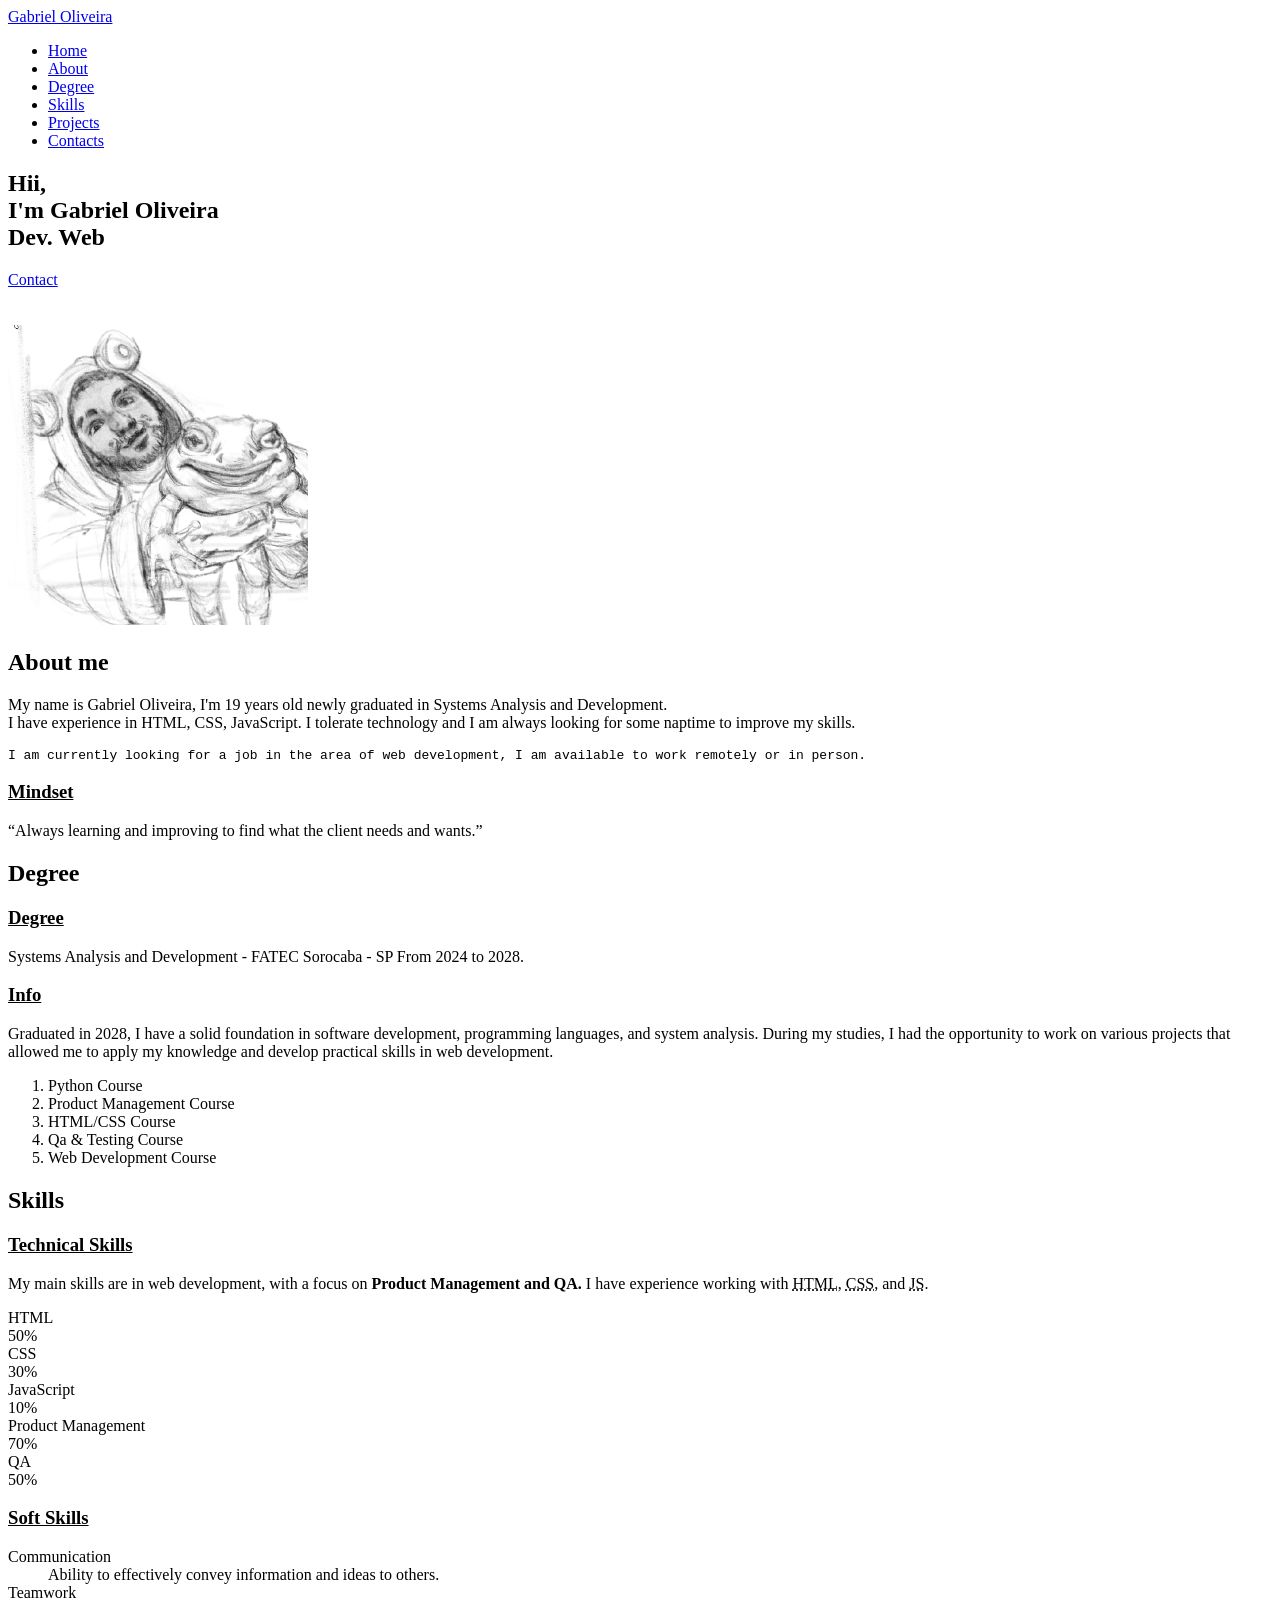
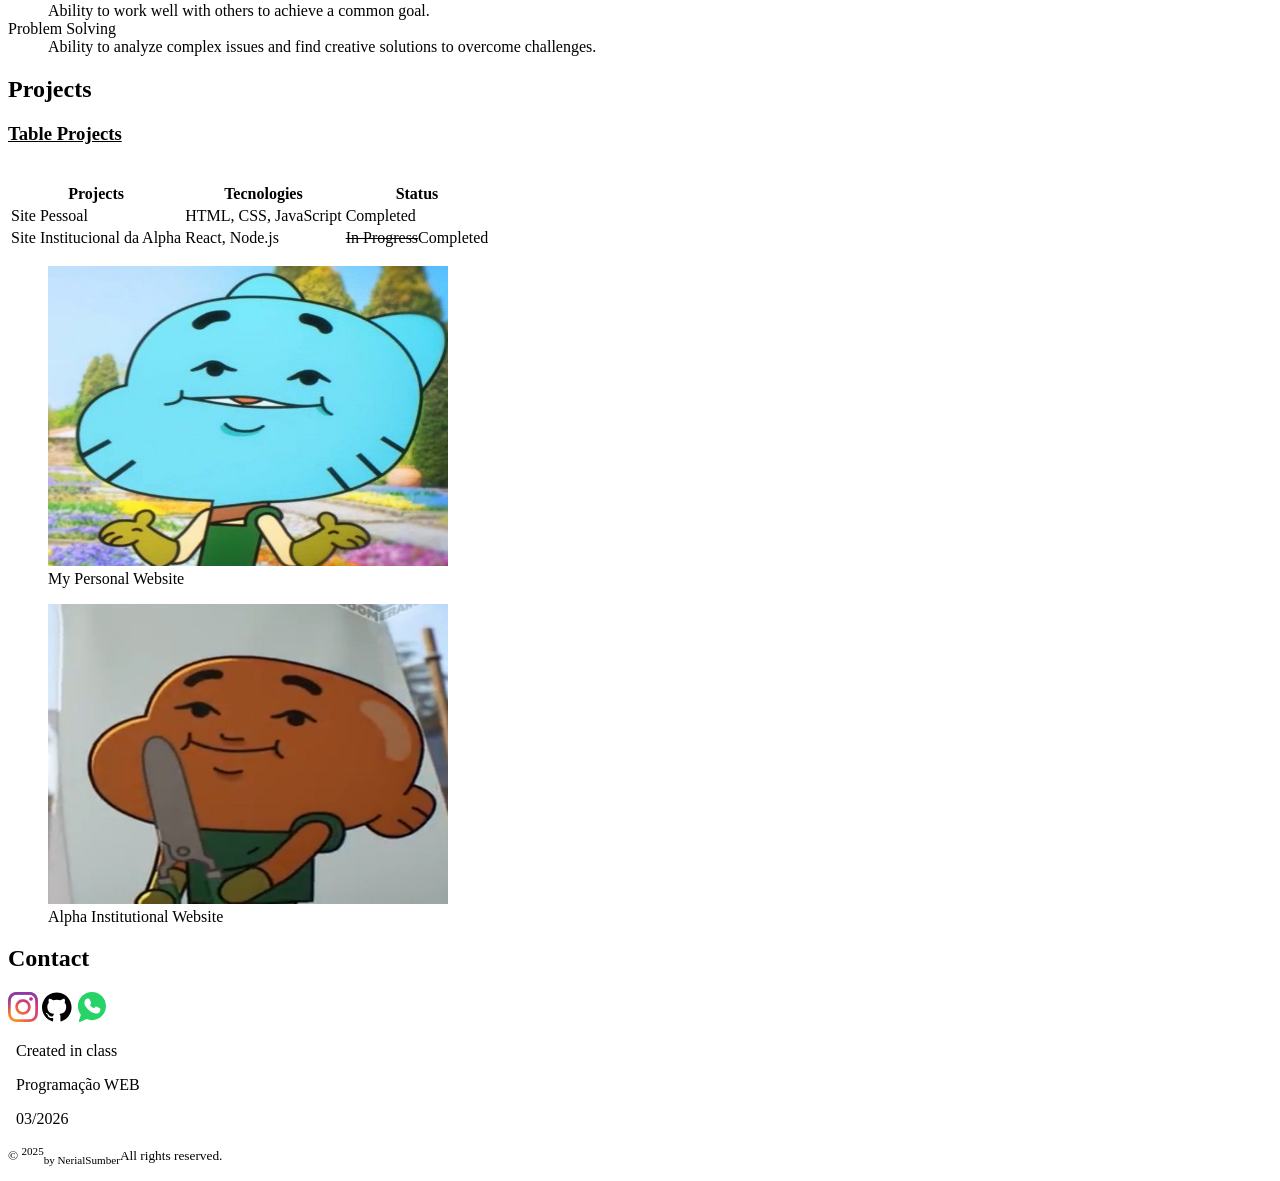
==== ProjectsPWEB/index (1).html @ 7e00d9f8 "Add files via upload" ====
<!DOCTYPE html>
<html lang="en">
<head>
    <meta charset="UTF-8">
    <meta name="viewport" content="width=device-width, initial-scale=1.0">
    <meta name="author" content="Gabriel Oliveira">
    <meta name="Description" content="Portfólio Gabriel Oliveira, Dev. WEB">
    <meta name="keywords" content="Developer, Web, CSS, Javascript, Portfólio, Gabriel, Aluno">
    
    <link rel="stylesheet" href="./styles/styles2.css">

    <title>Gabriel Oliveira Developer Web</title>
</head>

<body>
    <header class="header-1">
        <nav class="nav bd-grid">
            <div>
                <a href="#home" class="nav-logo">Gabriel Oliveira</a>
            </div>

            <div class="nav-menu" id="nav-menu">
                <ul class="nav-list">
                    <li class="nav-item"><a href="#home" class="nav-link active"> Home</a></li>

                    <li class="nav-item"><a href="#about" class="nav-link"> About</a></li>

                    <li class="nav-item"><a href="#formation" class="nav-link"> Degree</a></li>

                    <li class="nav-item"><a href="#skills" class="nav-link"> Skills</a></li>

                    <li class="nav-item"><a href="#projects" class="nav-link"> Projects</a></li>

                    <li class="nav-item"><a href="#contact" class="nav-link"> Contacts</a></li>
                </ul>
            </div>
        </nav>
    </header>
    
    <main>
        <section class="home bd-grid" id="home">
            <div class="home-data">
                <h1 class="home-title">Hii, <br> I'm <span class="home-title-color">Gabriel Oliveira</span><br>Dev. Web
                </h1>
                <a href="#contact" class="button">Contact</a>
            </div>

            <div class="home-img">
                <br>
                <br>
                <img src="./images/gabo.png" width="300" height="300" alt="Desenho de Gabriel Oliveira" title="Gabriel">
            </div>
        </section>
        <section class="About section" id="about">
            <h2 class="section-title">About me</h2>

            <div class="about-container bd-grid">

              <div>
                <p class="About-text">My name is Gabriel Oliveira, I'm 19 years old newly graduated in Systems Analysis and Development. 
                    <br>
                    I have experience in HTML, CSS, JavaScript. I tolerate technology and I am always looking for some naptime to improve my skills.</p>
                    <pre class="About-text">I am currently looking for a job in the area of web development, I am available to work remotely or in person.</pre>

                    <h3><u>Mindset</u></h3>
                    <q>Always learning and improving to find what the client needs and wants.</q>
              </div>     
            </div>
        </section>

        <section class="Degree section" id="degree">
            <h2 class="section-title">Degree</h2>
            <div class="degree-container bd-grid">
                <h3><u>Degree</u></h3>
                <p>Systems Analysis and Development - FATEC Sorocaba - SP
                   From 2024 to 2028. </p>

                <h3><u>Info</u></h3>
                <p>Graduated in 2028, I have a solid foundation in software development, programming languages, and system analysis. During my studies, I had the opportunity to work on various projects that allowed me to apply my knowledge and develop practical skills in web development.</p>
                <ol>
                    <li>Python Course</li>
                    <li>Product Management Course</li>
                    <li>HTML/CSS Course</li>
                    <li>Qa & Testing Course</li>
                    <li>Web Development Course</li>
                </ol>
                </div>
        </section>

        <section class="Skills section" id="skills">
                <h2 class="section-title">Skills</h2>
                <div class="skills-container bd-grid">
                    <div>
                    <h3 class="skills-subtitle"><u>Technical Skills</u></h3>
                    <p class="skills-text">My main skills are in web development, with a focus on <b>Product Management and QA.</b> I have experience working with <abbr title="HyperText Markup Language">HTML</abbr>, <abbr title="Cascading Style Sheets">CSS</abbr>, and <abbr title="JavaScript">JS</abbr>.
                        <div class="skills-data">
                            <div class="skills-data-name">HTML</div>
                            <div class="skills-data-bar skills-html"></div>
                            <div class="skills-data-percent">50%</div>
                        </div>
                        <div class="skills-data">
                            <div class="skills-data-name">CSS</div>
                            <div class="skills-data-bar skills-css"></div>
                            <div class="skills-data-percent">30%</div>
                        </div>
                        <div class="skills-data">
                            <div class="skills-data-name">JavaScript</div>
                            <div class="skills-data-bar skills-js"></div>
                            <div class="skills-data-percent">10%</div>
                        </div>
                        <div class="skills-data">
                            <div class="skills-data-name">Product Management</div>
                            <div class="skills-data-bar skills-pm"></div>
                            <div class="skills-data-percent">70%</div>
                        </div>
                        <div class="skills-data">
                            <div class="skills-data-name">QA</div>
                            <div class="skills-data-bar skills-qa"></div>
                            <div class="skills-data-percent">50%</div>
    
                    <h3 class="skills-subtitle"><u>Soft Skills</u></h3>
                    <dl>
                        <dt>Communication</dt>
                        <dd>Ability to effectively convey information and ideas to others.</dd>

                        <dt>Teamwork</dt>
                        <dd>Ability to work well with others to achieve a common goal.</dd>

                        <dt>Problem Solving</dt>
                        <dd>Ability to analyze complex issues and find creative solutions to overcome challenges.</dd>
                    </dl>
        </section>
                    
        <section class="Projects section" id="projects">
            <h2 class="section-title">Projects</h2>

            <div class="projects-text">
                <h3><u>Table Projects</u></h3>
                <br>
                <table class="projects-table">
                    <thead>
                        <tr>
                            <th>Projects</th>
                            <th>Tecnologies</th>
                            <th>Status</th>
                        </tr>
                    </thead>
                    <tbody>
                        <tr>
                            <td>Site Pessoal</td>
                            <td>HTML, CSS, JavaScript</td>
                            <td>Completed</td>
                        </tr>
                        <tr>
                            <td>Site Institucional da Alpha</td>
                            <td>React, Node.js</td>
                            <td><del>In Progress</del>Completed</td>
                        </tr>
                    </tbody>
                </table>
            </div>

            <div class="projects-container bd-grid">
                <div class="projects-img">
                    <figure>
                        <a href="https://github.com/NerialSumber" target="_blank">
                            <img src="./images/gum meh.jpg" alt="" width="400" height="300">
                        </a>
                        <figcaption>My Personal Website</figcaption>
                    </figure>
                </div>
                <div class="projects-img">
                    <figure>
                        <a href="https://github.com/NerialSumber" target="_blank">
                            <img src="./images/darwin meh.jpg" alt="" width="400" height="300">
                        </a>
                        <figcaption>Alpha Institutional Website</figcaption>
                    </figure>
                </div>
            </div>
        </section>

        <section class="Contact section" id="contact">
            <h2 class="section-title">Contact</h2>
            <div class="contact-container bd-grid">
                
                <a href="Insta/">
                    <img src="./images/instagram-2016-logo-svgrepo-com.svg" width="30" height="30" alt="Instagram logo"></a>
                
                <a href="https://github.com/NerialSumber">
                    <img src="./images/github-svgrepo-com (1).svg" width="30" height="30" alt="GitHub logo"></a>

                <a href="https://wa.me/5515996499058">
                    <img src="./images/whatsapp-whats-app-svgrepo-com.svg" width="30" height="30" alt="WhatsApp logo"></a>
        </section>

    </main> 
    <footer>
        <p id="footer-title"> &nbsp; Created in class</p>
        <p> &nbsp; Programação WEB</p>
        <p> &nbsp; 03/2026</p>
        <p><small>&copy; <sup>2025</sup><sub>by NerialSumber</sub>All rights reserved. </small></p>
    </footer>
</body>

</html>
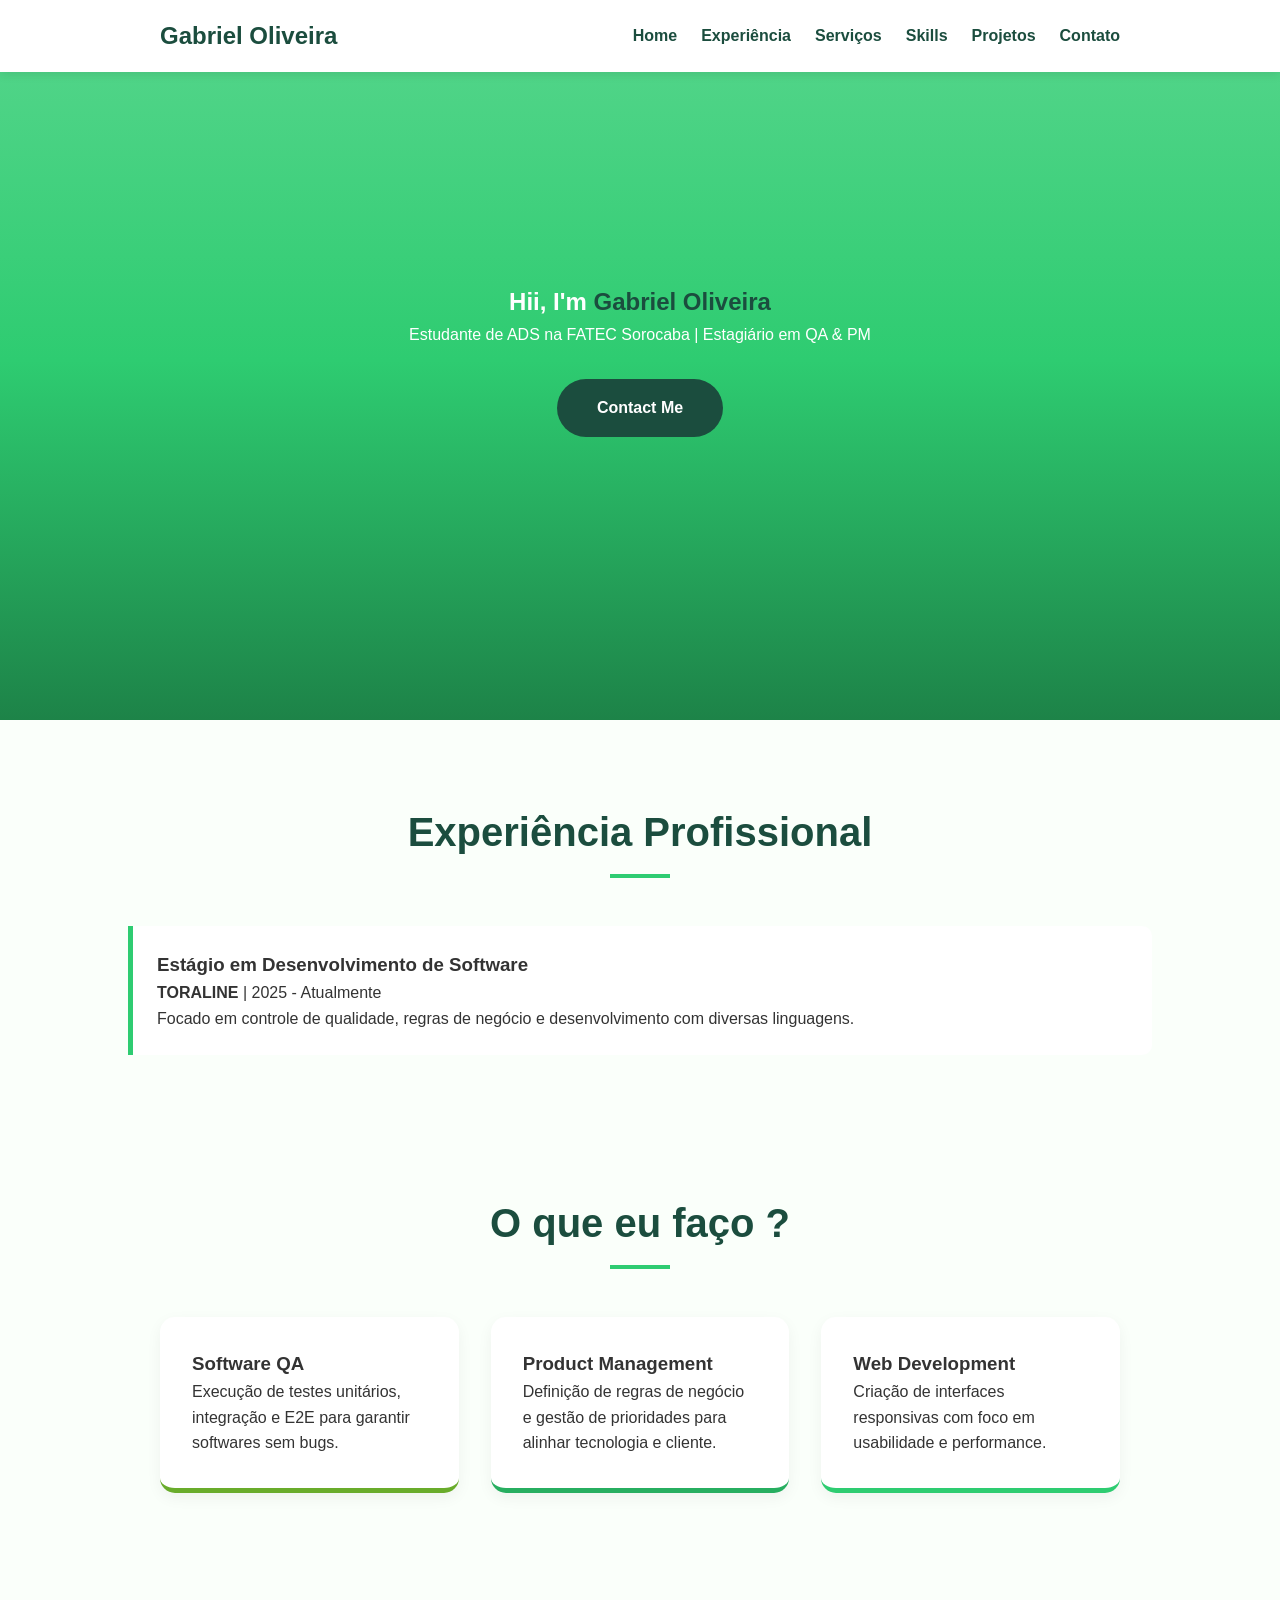
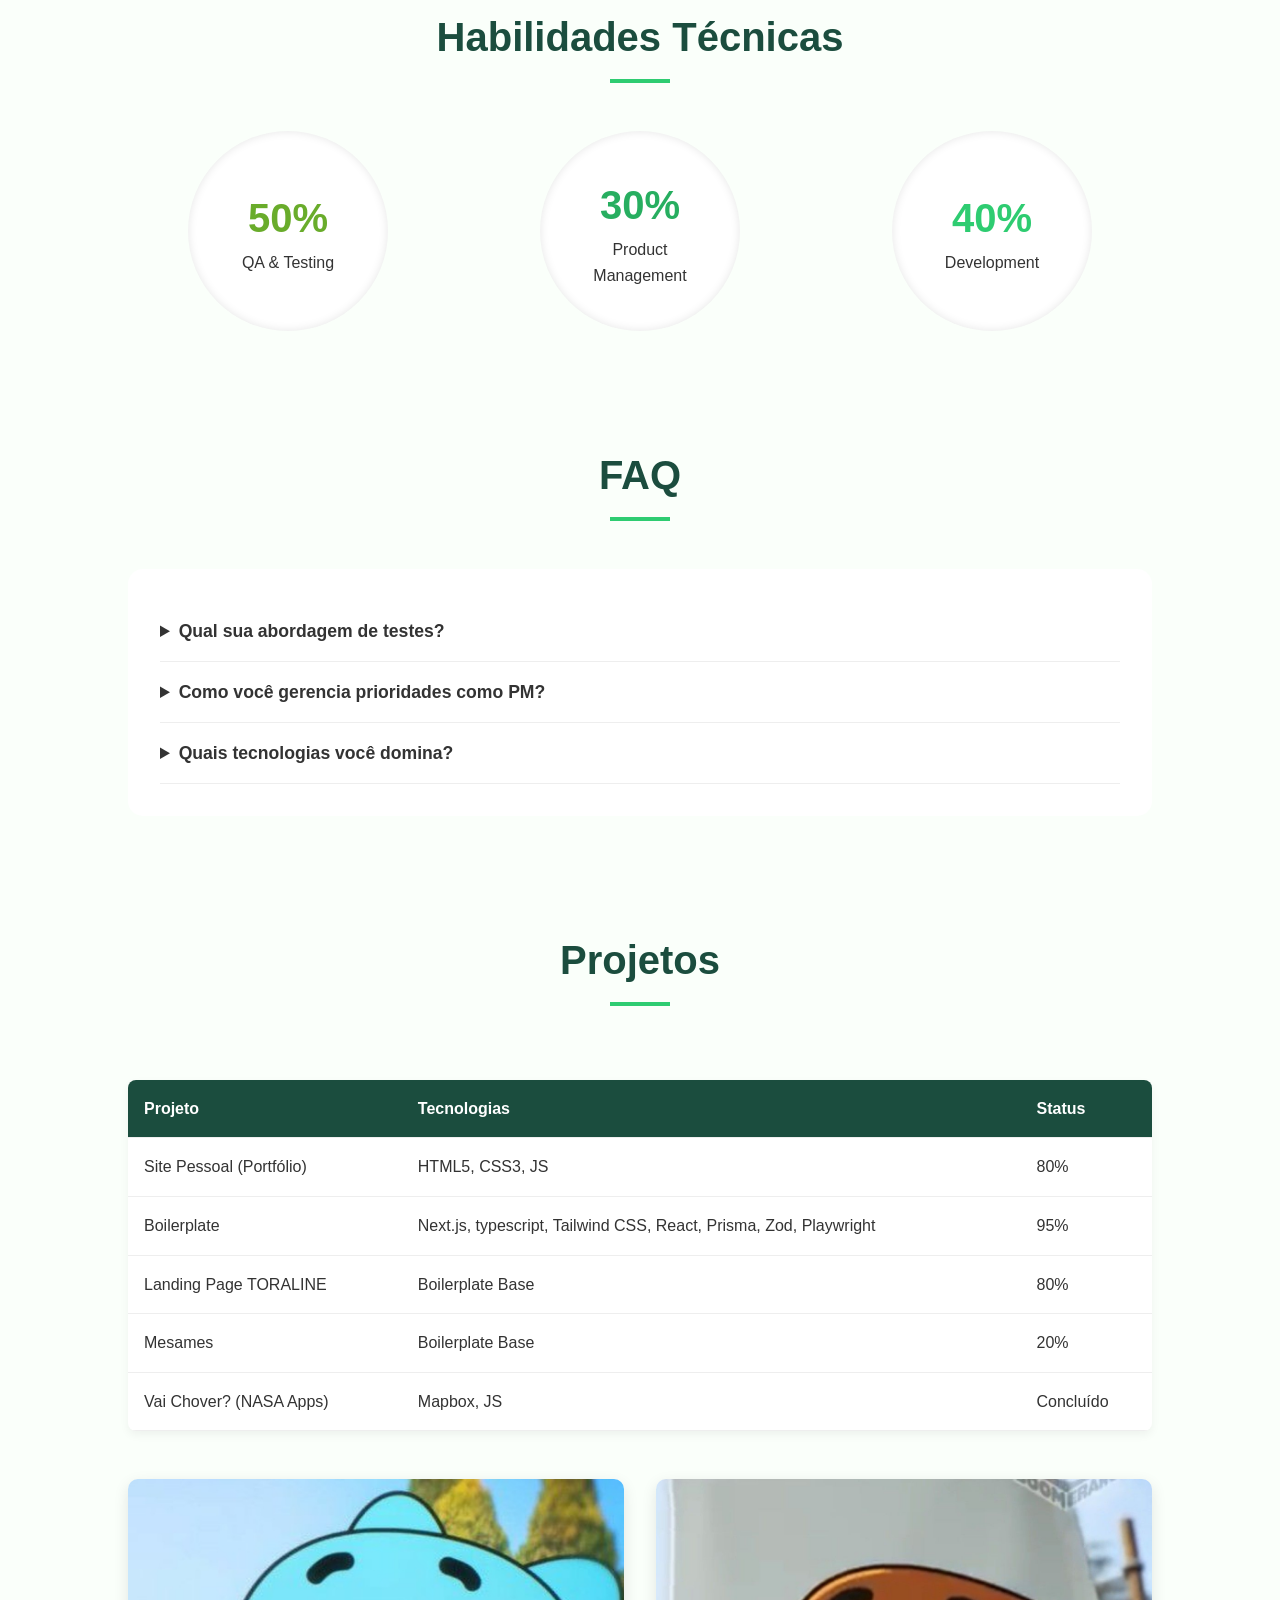
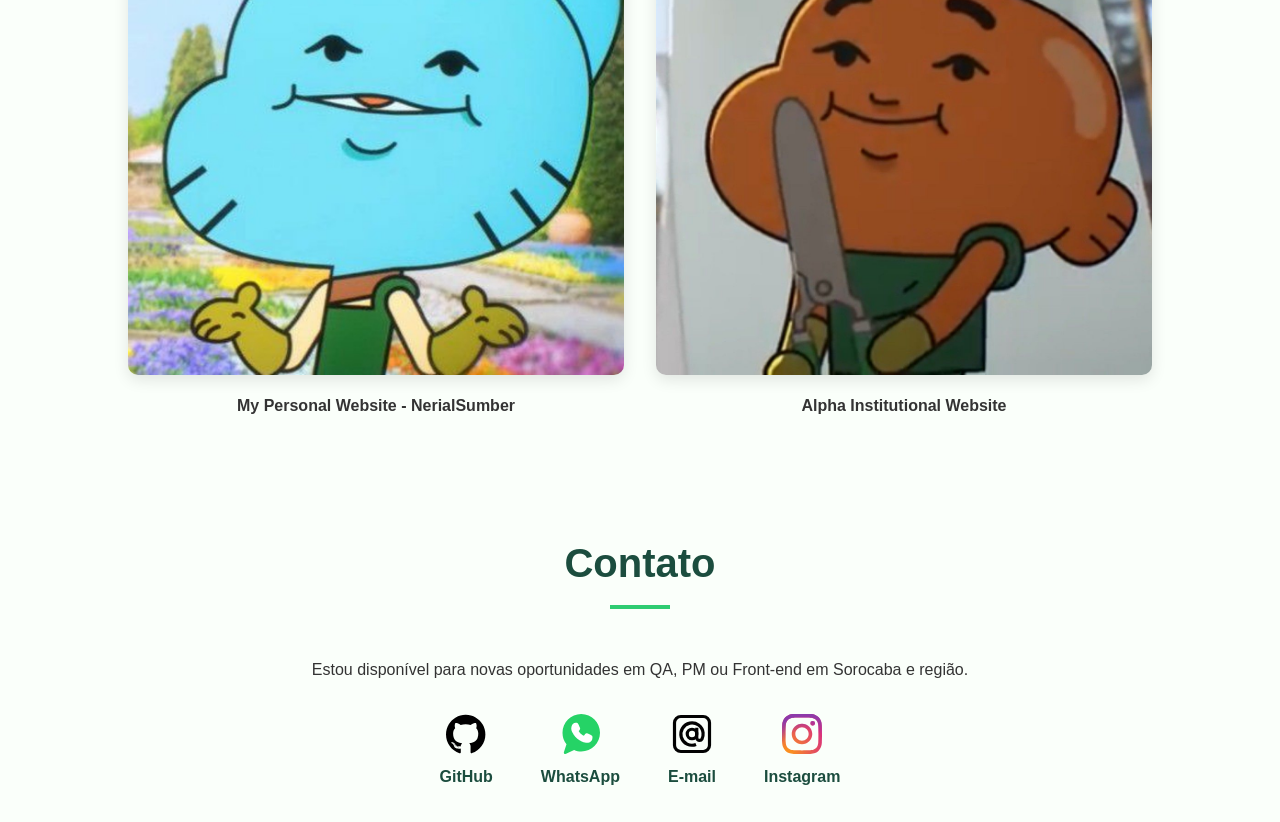
==== commit 3fff3f7f: "Add files via upload" ====
--- a/ProjectsPWEB/index (1).html
+++ b/ProjectsPWEB/index (1).html
@@ -1,206 +1,194 @@
 <!DOCTYPE html>
-<html lang="en">
+<html lang="pt-BR">
 <head>
     <meta charset="UTF-8">
     <meta name="viewport" content="width=device-width, initial-scale=1.0">
     <meta name="author" content="Gabriel Oliveira">
-    <meta name="Description" content="Portfólio Gabriel Oliveira, Dev. WEB">
-    <meta name="keywords" content="Developer, Web, CSS, Javascript, Portfólio, Gabriel, Aluno">
+    <meta name="description" content="Portfólio de Gabriel Oliveira - QA, PM e Dev Web">
     
-    <link rel="stylesheet" href="./styles/styles2.css">
+    <link rel="stylesheet" href="style.css">
 
-    <title>Gabriel Oliveira Developer Web</title>
+    <title>Gabriel Oliveira | Portfólio</title>
 </head>
 
 <body>
-    <header class="header-1">
-        <nav class="nav bd-grid">
-            <div>
-                <a href="#home" class="nav-logo">Gabriel Oliveira</a>
-            </div>
-
-            <div class="nav-menu" id="nav-menu">
-                <ul class="nav-list">
-                    <li class="nav-item"><a href="#home" class="nav-link active"> Home</a></li>
-
-                    <li class="nav-item"><a href="#about" class="nav-link"> About</a></li>
-
-                    <li class="nav-item"><a href="#formation" class="nav-link"> Degree</a></li>
-
-                    <li class="nav-item"><a href="#skills" class="nav-link"> Skills</a></li>
-
-                    <li class="nav-item"><a href="#projects" class="nav-link"> Projects</a></li>
-
-                    <li class="nav-item"><a href="#contact" class="nav-link"> Contacts</a></li>
-                </ul>
-            </div>
+    <header>
+        <nav class="bd-grid">
+            <a href="#home" class="nav-logo">Gabriel Oliveira</a>
+            <ul class="nav-list">
+                <li><a href="#home" class="nav-link">Home</a></li>
+                <li><a href="#experience" class="nav-link">Experiência</a></li>
+                <li><a href="#services" class="nav-link">Serviços</a></li>
+                <li><a href="#skills" class="nav-link">Skills</a></li>
+                <li><a href="#projects" class="nav-link">Projetos</a></li>
+                <li><a href="#contact" class="nav-link">Contato</a></li>
+            </ul>
         </nav>
     </header>
-    
+
     <main>
-        <section class="home bd-grid" id="home">
-            <div class="home-data">
-                <h1 class="home-title">Hii, <br> I'm <span class="home-title-color">Gabriel Oliveira</span><br>Dev. Web
-                </h1>
-                <a href="#contact" class="button">Contact</a>
-            </div>
-
-            <div class="home-img">
-                <br>
-                <br>
-                <img src="./images/gabo.png" width="300" height="300" alt="Desenho de Gabriel Oliveira" title="Gabriel">
-            </div>
-        </section>
-        <section class="About section" id="about">
-            <h2 class="section-title">About me</h2>
-
-            <div class="about-container bd-grid">
-
-              <div>
-                <p class="About-text">My name is Gabriel Oliveira, I'm 19 years old newly graduated in Systems Analysis and Development. 
-                    <br>
-                    I have experience in HTML, CSS, JavaScript. I tolerate technology and I am always looking for some naptime to improve my skills.</p>
-                    <pre class="About-text">I am currently looking for a job in the area of web development, I am available to work remotely or in person.</pre>
-
-                    <h3><u>Mindset</u></h3>
-                    <q>Always learning and improving to find what the client needs and wants.</q>
-              </div>     
+        
+        <section class="home-hero" id="home">
+            <div class="bd-grid">
+                <h1>Hii, I'm <span class="highlight">Gabriel Oliveira</span></h1>
+                <p>Estudante de ADS na FATEC Sorocaba | Estagiário em QA & PM</p>
+                <a href="#contact" class="button">Contact Me</a>
             </div>
         </section>
 
-        <section class="Degree section" id="degree">
-            <h2 class="section-title">Degree</h2>
-            <div class="degree-container bd-grid">
-                <h3><u>Degree</u></h3>
-                <p>Systems Analysis and Development - FATEC Sorocaba - SP
-                   From 2024 to 2028. </p>
-
-                <h3><u>Info</u></h3>
-                <p>Graduated in 2028, I have a solid foundation in software development, programming languages, and system analysis. During my studies, I had the opportunity to work on various projects that allowed me to apply my knowledge and develop practical skills in web development.</p>
-                <ol>
-                    <li>Python Course</li>
-                    <li>Product Management Course</li>
-                    <li>HTML/CSS Course</li>
-                    <li>Qa & Testing Course</li>
-                    <li>Web Development Course</li>
-                </ol>
-                </div>
-        </section>
-
-        <section class="Skills section" id="skills">
-                <h2 class="section-title">Skills</h2>
-                <div class="skills-container bd-grid">
-                    <div>
-                    <h3 class="skills-subtitle"><u>Technical Skills</u></h3>
-                    <p class="skills-text">My main skills are in web development, with a focus on <b>Product Management and QA.</b> I have experience working with <abbr title="HyperText Markup Language">HTML</abbr>, <abbr title="Cascading Style Sheets">CSS</abbr>, and <abbr title="JavaScript">JS</abbr>.
-                        <div class="skills-data">
-                            <div class="skills-data-name">HTML</div>
-                            <div class="skills-data-bar skills-html"></div>
-                            <div class="skills-data-percent">50%</div>
-                        </div>
-                        <div class="skills-data">
-                            <div class="skills-data-name">CSS</div>
-                            <div class="skills-data-bar skills-css"></div>
-                            <div class="skills-data-percent">30%</div>
-                        </div>
-                        <div class="skills-data">
-                            <div class="skills-data-name">JavaScript</div>
-                            <div class="skills-data-bar skills-js"></div>
-                            <div class="skills-data-percent">10%</div>
-                        </div>
-                        <div class="skills-data">
-                            <div class="skills-data-name">Product Management</div>
-                            <div class="skills-data-bar skills-pm"></div>
-                            <div class="skills-data-percent">70%</div>
-                        </div>
-                        <div class="skills-data">
-                            <div class="skills-data-name">QA</div>
-                            <div class="skills-data-bar skills-qa"></div>
-                            <div class="skills-data-percent">50%</div>
-    
-                    <h3 class="skills-subtitle"><u>Soft Skills</u></h3>
-                    <dl>
-                        <dt>Communication</dt>
-                        <dd>Ability to effectively convey information and ideas to others.</dd>
-
-                        <dt>Teamwork</dt>
-                        <dd>Ability to work well with others to achieve a common goal.</dd>
-
-                        <dt>Problem Solving</dt>
-                        <dd>Ability to analyze complex issues and find creative solutions to overcome challenges.</dd>
-                    </dl>
-        </section>
-                    
-        <section class="Projects section" id="projects">
-            <h2 class="section-title">Projects</h2>
-
-            <div class="projects-text">
-                <h3><u>Table Projects</u></h3>
-                <br>
-                <table class="projects-table">
-                    <thead>
-                        <tr>
-                            <th>Projects</th>
-                            <th>Tecnologies</th>
-                            <th>Status</th>
-                        </tr>
-                    </thead>
-                    <tbody>
-                        <tr>
-                            <td>Site Pessoal</td>
-                            <td>HTML, CSS, JavaScript</td>
-                            <td>Completed</td>
-                        </tr>
-                        <tr>
-                            <td>Site Institucional da Alpha</td>
-                            <td>React, Node.js</td>
-                            <td><del>In Progress</del>Completed</td>
-                        </tr>
-                    </tbody>
-                </table>
-            </div>
-
-            <div class="projects-container bd-grid">
-                <div class="projects-img">
-                    <figure>
-                        <a href="https://github.com/NerialSumber" target="_blank">
-                            <img src="./images/gum meh.jpg" alt="" width="400" height="300">
-                        </a>
-                        <figcaption>My Personal Website</figcaption>
-                    </figure>
-                </div>
-                <div class="projects-img">
-                    <figure>
-                        <a href="https://github.com/NerialSumber" target="_blank">
-                            <img src="./images/darwin meh.jpg" alt="" width="400" height="300">
-                        </a>
-                        <figcaption>Alpha Institutional Website</figcaption>
-                    </figure>
+        <section class="section bd-grid" id="experience">
+            <h2 class="section-title">Experiência Profissional</h2>
+            <div class="exp-container">
+                <div class="exp-item">
+                    <h3>Estágio em Desenvolvimento de Software</h3>
+                    <p><strong>TORALINE</strong> | 2025 - Atualmente</p>
+                    <p>Focado em controle de qualidade, regras de negócio e desenvolvimento com diversas linguagens.</p>
                 </div>
             </div>
         </section>
 
-        <section class="Contact section" id="contact">
-            <h2 class="section-title">Contact</h2>
-            <div class="contact-container bd-grid">
-                
-                <a href="Insta/">
-                    <img src="./images/instagram-2016-logo-svgrepo-com.svg" width="30" height="30" alt="Instagram logo"></a>
-                
-                <a href="https://github.com/NerialSumber">
-                    <img src="./images/github-svgrepo-com (1).svg" width="30" height="30" alt="GitHub logo"></a>
-
-                <a href="https://wa.me/5515996499058">
-                    <img src="./images/whatsapp-whats-app-svgrepo-com.svg" width="30" height="30" alt="WhatsApp logo"></a>
+        <section class="section services-bg" id="services">
+            <div class="bd-grid">
+                <h2 class="section-title">O que eu faço ?</h2>
+                <div class="grid-container">
+                    <div class="card border-qa">
+                        <h3>Software QA</h3>
+                        <p>Execução de testes unitários, integração e E2E para garantir softwares sem bugs.</p>
+                    </div>
+                    <div class="card border-pm">
+                        <h3>Product Management</h3>
+                        <p>Definição de regras de negócio e gestão de prioridades para alinhar tecnologia e cliente.</p>
+                    </div>
+                    <div class="card border-dev">
+                        <h3>Web Development</h3>
+                        <p>Criação de interfaces responsivas com foco em usabilidade e performance.</p>
+                    </div>
+                </div>
+            </div>
         </section>
 
-    </main> 
-    <footer>
-        <p id="footer-title"> &nbsp; Created in class</p>
-        <p> &nbsp; Programação WEB</p>
-        <p> &nbsp; 03/2026</p>
-        <p><small>&copy; <sup>2025</sup><sub>by NerialSumber</sub>All rights reserved. </small></p>
-    </footer>
-</body>
+        <section class="section bd-grid" id="skills">
+            <h2 class="section-title">Habilidades Técnicas</h2>
+            <div class="grid-container">
+                <div class="skill-box">
+                    <span class="skill-percent color-qa">50%</span>
+                    <p>QA & Testing</p>
+                </div>
+                <div class="skill-box">
+                    <span class="skill-percent color-pm">30%</span>
+                    <p>Product Management</p>
+                </div>
+                <div class="skill-box">
+                    <span class="skill-percent color-dev">40%</span>
+                    <p>Development</p>
+                </div>
+            </div>
+        </section>
 
-</html>+        <section class="section bd-grid" id="faq">
+            <h2 class="section-title">FAQ</h2>
+            <div class="faq-card">
+                <details>
+                    <summary>Qual sua abordagem de testes?</summary>
+                    <p>Adoto uma abordagem centrada no usuário, combinando testes exploratórios e baseados em casos de uso para garantir a melhor experiência possível.</p>
+                </details>
+                <details>
+                    <summary>Como você gerencia prioridades como PM?</summary>
+                    <p>Utilizo frameworks como Jira para categorizar tarefas e garantir que as entregas mais críticas sejam priorizadas, mantendo alinhamento constante com a equipe.</p>
+                </details>
+                <details>
+                    <summary>Quais tecnologias você domina?</summary>
+                    <p>Tenho experiência com HTML, CSS, JavaScript, React e Node.js, além de ferramentas de teste como Playwright</p>
+                </details>
+            </div>
+        </section>
+
+                    <section class="Projects section bd-grid" id="projects">
+    <h2 class="section-title">Projetos</h2>
+
+    <div class="projects-content">
+        <br>
+        <table class="projects-table">
+            <thead>
+                <tr>
+                    <th>Projeto</th>
+                    <th>Tecnologias</th>
+                    <th>Status</th>
+                </tr>
+            </thead>
+            <tbody>
+                <tr>
+                    <td>Site Pessoal (Portfólio)</td>
+                    <td>HTML5, CSS3, JS</td>
+                    <td>80%</td>
+                </tr>
+                <tr>
+                    <td>Boilerplate</td>
+                    <td>Next.js, typescript, Tailwind CSS, React, Prisma, Zod, Playwright</td>  
+                    <td>95%</td>
+                </tr>
+                <tr>
+                    <td>Landing Page TORALINE</td>
+                    <td>Boilerplate Base</td>
+                    <td>80%</td>
+                </tr>
+                <tr>
+                    <td>Mesames</td>
+                    <td>Boilerplate Base</td>
+                    <td>20%</td>
+                </tr>
+                <tr>
+                    <td>Vai Chover? (NASA Apps)</td>
+                    <td>Mapbox, JS</td>
+                    <td>Concluído</td>
+                </tr>
+            </tbody>
+        </table>
+    </div>
+
+    <div class="projects-container">
+        <div class="projects-img">
+            <figure>
+                <a href="https://github.com/NerialSumber" target="_blank">
+                    <img src="./images/gum meh.jpg" alt="Preview do Site Pessoal">
+                </a>
+                <figcaption>My Personal Website - NerialSumber</figcaption>
+            </figure>
+        </div>
+        <div class="projects-img">
+            <figure>
+                <a href="https://github.com/NerialSumber" target="_blank">
+                    <img src="./images/darwin meh.jpg" alt="Preview Projeto Alpha">
+                </a>
+                <figcaption>Alpha Institutional Website</figcaption>
+            </figure>
+        </div>
+    </div>
+</section>
+
+<section class="Contact section bd-grid" id="contact">
+    <h2 class="section-title">Contato</h2>
+    <p class="contact-text">Estou disponível para novas oportunidades em QA, PM ou Front-end em Sorocaba e região.</p>
+    
+    <div class="contact-container">
+        <a href="https://github.com/NerialSumber" class="contact-link" target="_blank">
+            <img src="./images/github-svgrepo-com (1).svg" width="40" height="40" alt="GitHub">
+            <span>GitHub</span>
+        </a>
+        
+        <a href="https://wa.me/5515996499058" class="contact-link" target="_blank">
+            <img src="./images/whatsapp-whats-app-svgrepo-com.svg" width="40" height="40" alt="WhatsApp">
+            <span>WhatsApp</span>
+        </a>
+
+        <a href="mailto:gabrieloliveira31082000@gmail.com" class="contact-link">
+            <img src="./images/email-svgrepo-com.svg" width="40" height="40" alt="E-mail">
+            <span>E-mail</span>
+        </a>
+
+        <a href="https://www.instagram.com/_gabrelx?igsh=MW9mbmVkNzg3aW0yZA==" class="contact-link" target="_blank">
+            <img src="./images/instagram-2016-logo-svgrepo-com.svg" width="40" height="40" alt="Instagram">
+            <span>Instagram</span>
+        </a>
+    </div>
+</section>
--- a/ProjectsPWEB/style.css
+++ b/ProjectsPWEB/style.css
@@ -0,0 +1,292 @@
+/* --- Variáveis --- */
+:root {
+    --first-color: #2ecc71;  /* Verde Esmeralda Claro - Topo (E2E/API) */
+    --second-color: #1b4d3e; /* Verde Petróleo Escuro - Contraste/Escuro */
+    --qa-color: #69ac2b;     /* Mantivemos um tom sóbrio ou você pode usar #145a32 (Verde Floresta) para a Base */
+    --pm-color: #27ae60;     /* Verde Médio - Meio (Integração) */
+    --white: #fafffa;        /* Branco levemente esverdeado para harmonia */
+    
+    /* Gradiente em tons de verde: Do mais claro (topo) ao mais profundo (base) */
+    --gradiente-piramide: linear-gradient(180deg, 
+        #58d68d 0%,    /* Verde Água */
+        #2ecc71 50%,   /* Verde Esmeralda */
+        #1d8348 100%   /* Verde Escuro */);
+}
+
+/* --- Global --- */
+* {
+    margin: 0;
+    padding: 0;
+    box-sizing: border-box;
+}
+
+body {
+    font-family: 'Segoe UI', sans-serif;
+    background-color: var(--white);
+    color: #333;
+    line-height: 1.6;
+    scroll-behavior: smooth;
+}
+
+.bd-grid {
+    max-width: 1024px;
+    margin: 0 auto;
+    padding: 0 2rem;
+}
+
+.section {
+    padding: 5rem 0 2rem;
+}
+
+.section-title {
+    text-align: center;
+    font-size: 2.5rem;
+    color: var(--second-color);
+    margin-bottom: 3rem;
+    position: relative;
+}
+
+.section-title::after {
+    content: '';
+    display: block;
+    width: 60px;
+    height: 4px;
+    background: var(--first-color);
+    margin: 10px auto;
+}
+
+/* --- Header --- */
+header {
+    background: #fff;
+    box-shadow: 0 2px 10px rgba(0,0,0,0.1);
+    position: fixed;
+    width: 100%;
+    top: 0;
+    z-index: 1000;
+}
+
+nav {
+    display: flex;
+    justify-content: space-between;
+    align-items: center;
+    height: 4.5rem;
+}
+
+.nav-logo {
+    font-size: 1.5rem;
+    font-weight: bold;
+    text-decoration: none;
+    color: var(--second-color);
+}
+
+.nav-list {
+    display: flex;
+    list-style: none;
+    gap: 1.5rem;
+}
+
+.nav-link {
+    text-decoration: none;
+    color: var(--second-color);
+    font-weight: 600;
+    transition: 0.3s;
+}
+
+.nav-link:hover {
+    color: var(--first-color);
+}
+
+/* --- Hero (Home) --- */
+.home-hero {
+    background: var(--gradiente-piramide);
+    height: 80vh;
+    display: flex;
+    align-items: center;
+    text-align: center;
+    color: white;
+}
+
+.highlight {
+    color: var(--second-color);
+}
+
+.button {
+    display: inline-block;
+    background: var(--second-color);
+    color: white;
+    padding: 1rem 2.5rem;
+    border-radius: 50px;
+    text-decoration: none;
+    margin-top: 2rem;
+    font-weight: bold;
+    transition: 0.3s;
+}
+
+.button:hover {
+    transform: scale(1.05);
+    box-shadow: 0 10px 20px rgba(0,0,0,0.2);
+}
+
+/* --- Cards & Grid --- */
+.grid-container {
+    display: grid;
+    grid-template-columns: repeat(auto-fit, minmax(280px, 1fr));
+    gap: 2rem;
+}
+
+.card {
+    background: white;
+    padding: 2rem;
+    border-radius: 15px;
+    box-shadow: 0 5px 15px rgba(0,0,0,0.05);
+    transition: 0.3s;
+}
+
+.card:hover {
+    transform: translateY(-10px);
+}
+
+.border-qa { border-bottom: 5px solid var(--qa-color); }
+.border-pm { border-bottom: 5px solid var(--pm-color); }
+.border-dev { border-bottom: 5px solid var(--first-color); }
+
+/* --- Experiência --- */
+.exp-item {
+    background: white;
+    padding: 1.5rem;
+    border-left: 5px solid var(--first-color);
+    margin-bottom: 1.5rem;
+    border-radius: 0 10px 10px 0;
+}
+
+/* --- Skills --- */
+.skill-box {
+    text-align: center;
+    background: white;
+    padding: 2rem;
+    border-radius: 50%;
+    width: 200px;
+    height: 200px;
+    margin: 0 auto;
+    display: flex;
+    flex-direction: column;
+    justify-content: center;
+    box-shadow: inset 0 0 10px rgba(0,0,0,0.1);
+}
+
+.skill-percent {
+    font-size: 2.5rem;
+    font-weight: bold;
+}
+
+.color-qa { color: var(--qa-color); }
+.color-pm { color: var(--pm-color); }
+.color-dev { color: var(--first-color); }
+
+/* --- FAQ --- */
+.faq-card {
+    background: white;
+    padding: 2rem;
+    border-radius: 15px;
+}
+
+details {
+    padding: 1rem 0;
+    border-bottom: 1px solid #eee;
+    cursor: pointer;
+}
+
+summary {
+    font-weight: bold;
+    font-size: 1.1rem;
+}
+
+/* --- Footer --- */
+footer {
+    background: var(--second-color);
+    color: white;
+    text-align: center;
+    padding: 4rem 0;
+}
+
+/* --- Responsividade --- */
+@media screen and (max-width: 768px) {
+    .nav-list { display: none; }
+    .home-hero h1 { font-size: 2rem; }
+}
+
+.projects-table {
+    width: 100%;
+    border-collapse: collapse;
+    margin-bottom: 3rem;
+    background: #fff;
+    border-radius: 8px;
+    overflow: hidden;
+    box-shadow: 0 4px 10px rgba(0,0,0,0.05);
+}
+
+.projects-table th, .projects-table td {
+    padding: 1rem;
+    text-align: left;
+    border-bottom: 1px solid #eee;
+}
+
+.projects-table th {
+    background-color: var(--second-color);
+    color: white;
+}
+
+.projects-container {
+    display: grid;
+    grid-template-columns: repeat(auto-fit, minmax(300px, 1fr));
+    gap: 2rem;
+}
+
+.projects-img img {
+    width: 100%;
+    border-radius: 10px;
+    transition: 0.3s;
+    box-shadow: 0 5px 15px rgba(0,0,0,0.1);
+}
+
+.projects-img img:hover {
+    transform: scale(1.02);
+}
+
+.projects-img figcaption {
+    text-align: center;
+    margin-top: 10px;
+    font-weight: 600;
+}
+
+/* --- Estilos de Contato --- */
+.contact-text {
+    text-align: center;
+    margin-bottom: 2rem;
+}
+
+.contact-container {
+    display: flex;
+    justify-content: center;
+    gap: 3rem;
+    flex-wrap: wrap;
+}
+
+.contact-link {
+    display: flex;
+    flex-direction: column;
+    align-items: center;
+    text-decoration: none;
+    color: var(--second-color);
+    font-weight: bold;
+    transition: 0.3s;
+}
+
+.contact-link:hover {
+    color: var(--first-color);
+    transform: translateY(-5px);
+}
+
+.contact-link img {
+    margin-bottom: 10px;
+}
